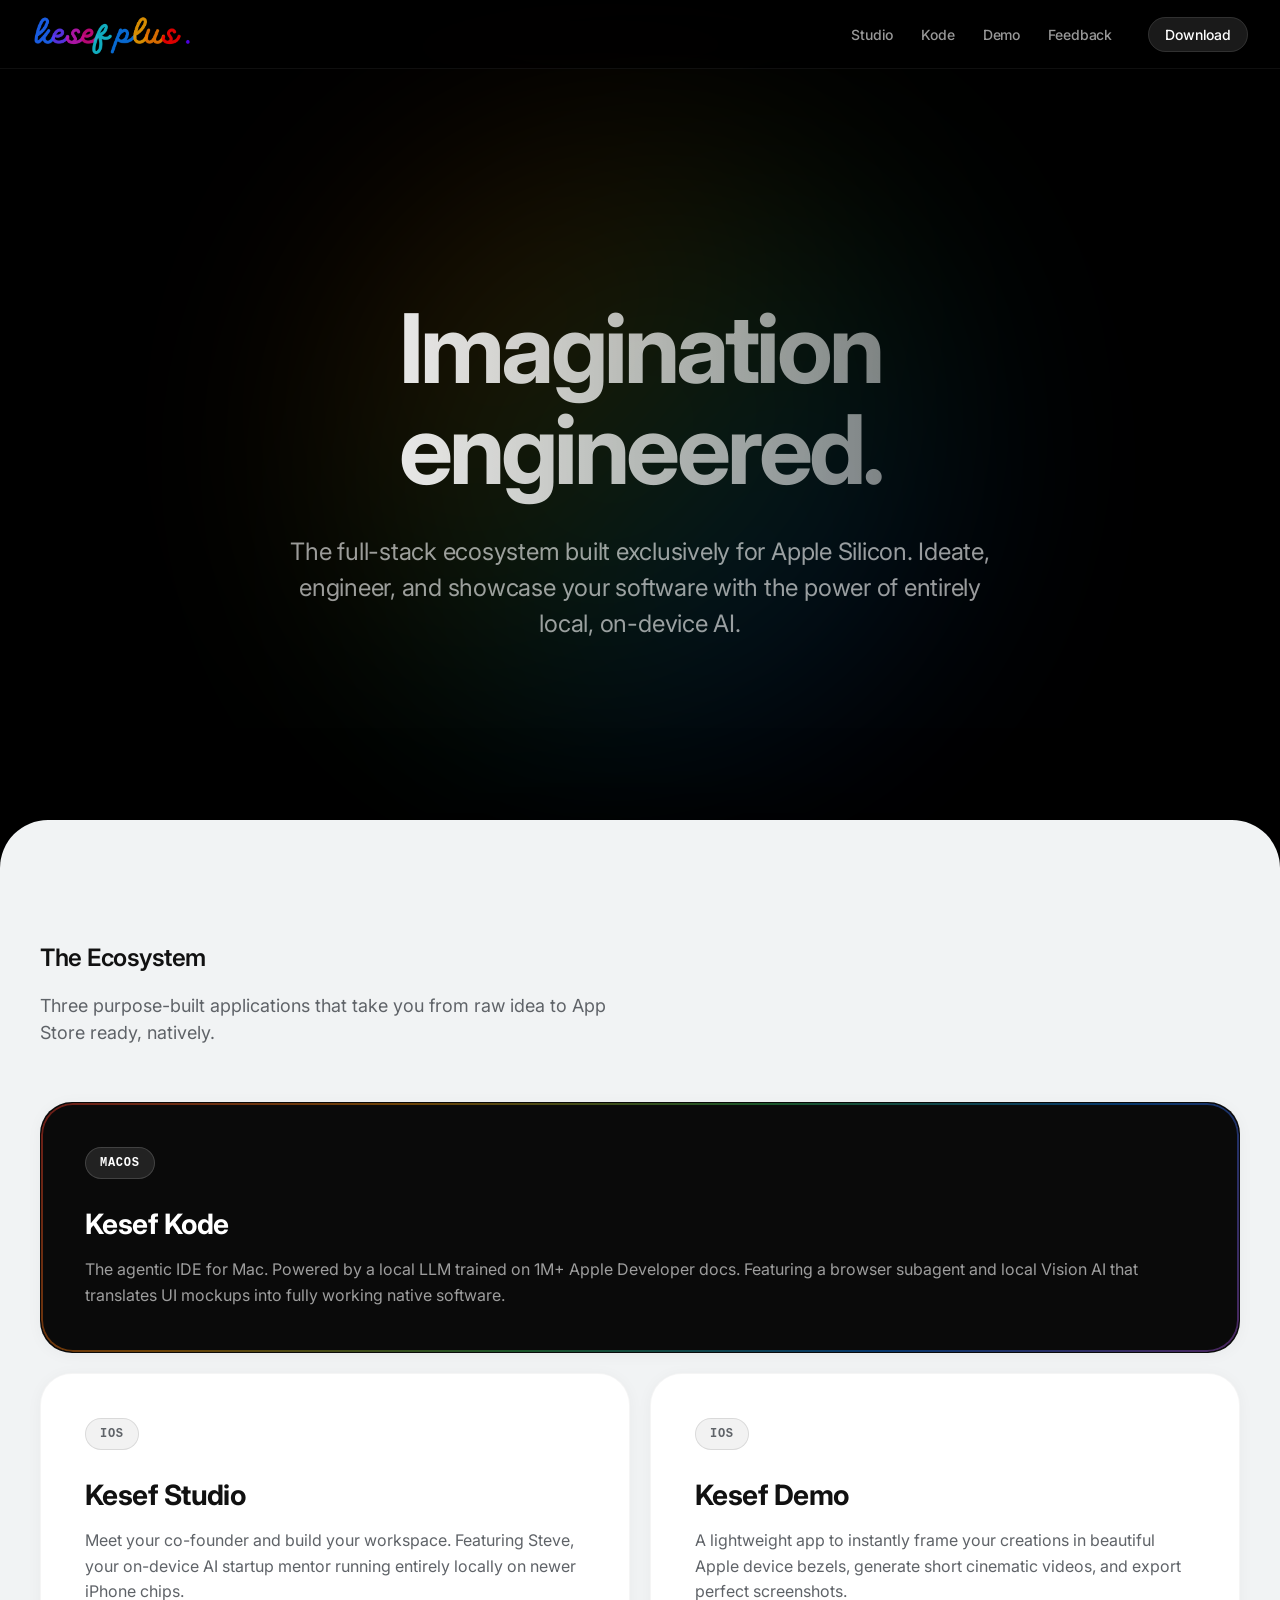
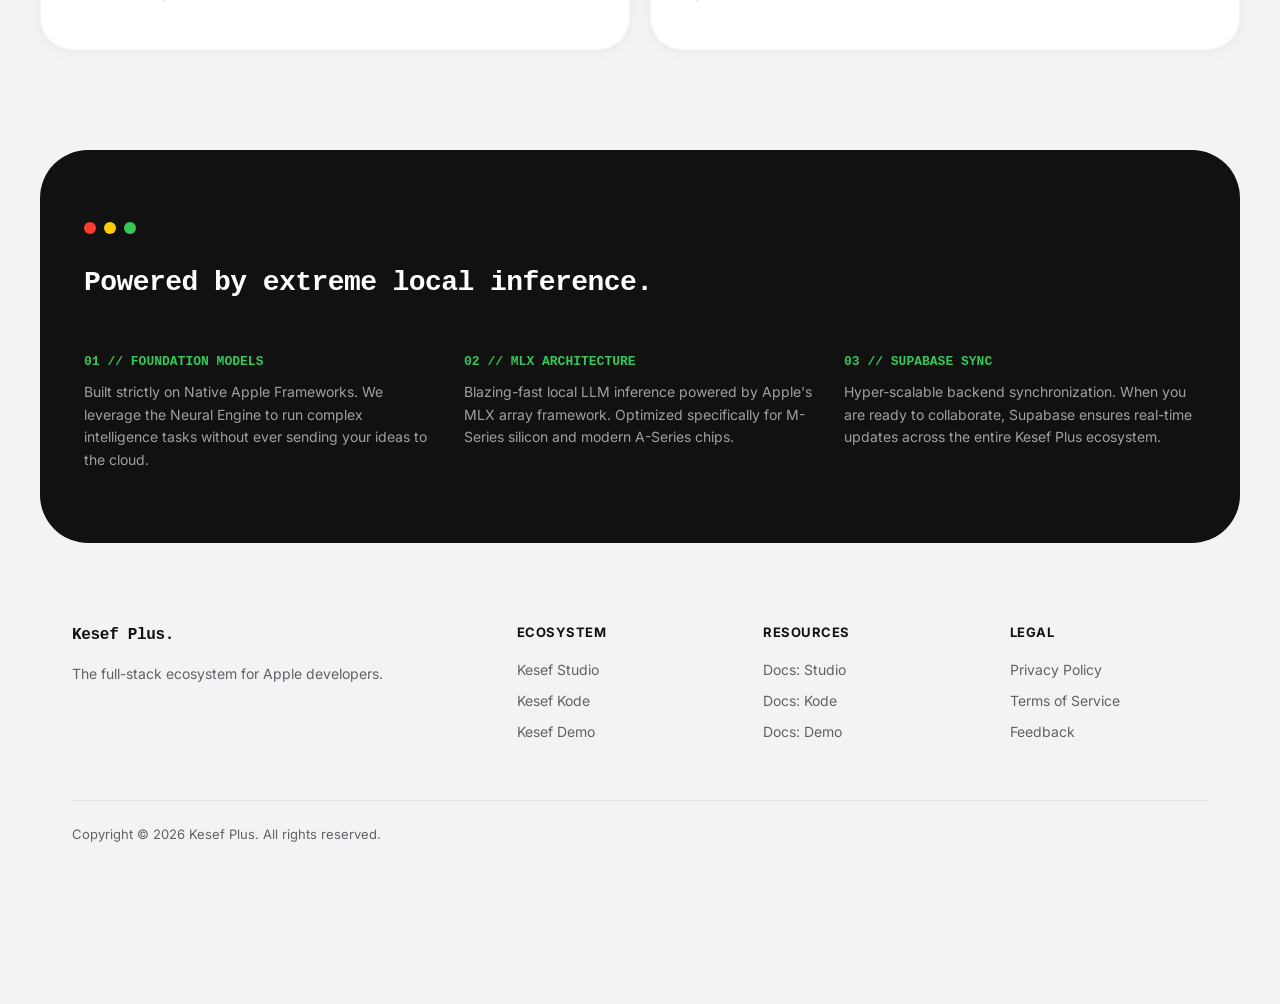
==== index.html @ d9fb3b8f "Production release: Antigravity design system, mobile responsive, secure" ====
<!DOCTYPE html>
<html lang="en">
<head>
  <meta charset="UTF-8" />
  <meta name="viewport" content="width=device-width, initial-scale=1.0" />
  <title>Kesef Plus — Imagination Engineered</title>
  <meta name="description" content="Kesef Plus: The full-stack ecosystem built exclusively for Apple Silicon. Ideate, engineer, and showcase your software with the power of entirely local, on-device AI." />

  <!-- Fonts -->
  <link rel="preconnect" href="https://fonts.googleapis.com" />
  <link rel="preconnect" href="https://fonts.gstatic.com" crossorigin />
  <link href="https://fonts.googleapis.com/css2?family=Inter:wght@400;500;600;700&display=swap" rel="stylesheet" />
  
  <!-- Antigravity Theme Styles -->
  <link rel="stylesheet" href="antigravity.css" />
</head>

<body>
  
  <!-- INTERACTIVE GLOW ORB -->
  <div id="glow-container">
    <div id="glow-orb"></div>
  </div>

  <!-- ─── GLOBAL NAV ──────────────────────────────────── -->
  <nav class="ag-nav">
    <a href="index.html" class="ag-nav-logo" style="display:flex; align-items:center;">
      <img src="assets/logo-kesef-plus.png" alt="Kesef Plus" class="ag-logo-img" />
    </a>
    <ul class="ag-nav-links">
      <li><a href="studio.html">Studio</a></li>
      <li><a href="kode.html">Kode</a></li>
      <li><a href="demo.html">Demo</a></li>
      <li><a href="feedback.html">Feedback</a></li>
      <li><a href="download.html" class="ag-nav-pill">Download</a></li>
    </ul>
  </nav>

  <main>
    <!-- ─── HERO SECTION (PURE BLACK) ─────────────────────────── -->
    <section class="ag-hero">
      <div class="ag-hero-content">
        <h1 class="ag-headline ag-shimmer-text">
          Imagination<br />engineered.
        </h1>
        
        <h2 class="ag-subheadline" style="margin-inline: auto;">
          The full-stack ecosystem built exclusively for Apple Silicon. Ideate, engineer, and showcase your software with the power of entirely local, on-device AI.
        </h2>
      </div>
    </section>

    <!-- ─── STICKY LAYER (LIGHT GREY) ─────────────────────────── -->
    <div class="ag-section-wrapper">
      <div class="ag-layer">
        
        <div class="ag-container reveal">
          <h3 style="font-size: 24px; font-weight: 600; margin-bottom: 16px; letter-spacing: -0.02em; color: var(--ag-text-dark-primary);">The Ecosystem</h3>
          <p style="font-size: 18px; color: var(--ag-text-dark-secondary); max-width: 600px;">Three purpose-built applications that take you from raw idea to App Store ready, natively.</p>
          
          <!-- BENTO GRID -->
          <div class="ag-bento-grid">
            
            <!-- KESEF KODE (Featured Card) -->
            <a href="kode.html" style="text-decoration: none;" class="ag-bento-card ag-bento-featured reveal">
              <div class="ag-badge ag-badge-dark" style="color: #fff; background: rgba(255,255,255,0.1); border-color: rgba(255,255,255,0.15); width: fit-content; margin-bottom: 24px;">macOS</div>
              <h3 class="ag-card-title">Kesef Kode</h3>
              <p class="ag-card-desc">The agentic IDE for Mac. Powered by a local LLM trained on 1M+ Apple Developer docs. Featuring a browser subagent and local Vision AI that translates UI mockups into fully working native software.</p>
            </a>

            <!-- KESEF STUDIO -->
            <a href="studio.html" style="text-decoration: none; color: inherit;" class="ag-bento-card ag-bento-half reveal">
              <div class="ag-badge ag-badge-dark" style="width: fit-content; margin-bottom: 24px;">iOS</div>
              <h3 class="ag-card-title">Kesef Studio</h3>
              <p class="ag-card-desc">Meet your co-founder and build your workspace. Featuring Steve, your on-device AI startup mentor running entirely locally on newer iPhone chips.</p>
            </a>

            <!-- KESEF DEMO -->
            <a href="demo.html" style="text-decoration: none; color: inherit;" class="ag-bento-card ag-bento-half reveal">
              <div class="ag-badge ag-badge-dark" style="width: fit-content; margin-bottom: 24px;">iOS</div>
              <h3 class="ag-card-title">Kesef Demo</h3>
              <p class="ag-card-desc">A lightweight app to instantly frame your creations in beautiful Apple device bezels, generate short cinematic videos, and export perfect screenshots.</p>
            </a>

          </div>

          <!-- TECH FOUNDATION -->
          <div class="ag-tech-section reveal">
            <div class="ag-terminal-header">
              <div class="ag-dot red"></div>
              <div class="ag-dot yellow"></div>
              <div class="ag-dot green"></div>
            </div>
            
            <h3 style="font-size: 28px; font-weight: 600; margin-bottom: 48px; letter-spacing: -0.02em;">Powered by extreme local inference.</h3>
            
            <div class="ag-tech-grid">
              <div class="ag-tech-item">
                <h4>01 // FOUNDATION MODELS</h4>
                <p>Built strictly on Native Apple Frameworks. We leverage the Neural Engine to run complex intelligence tasks without ever sending your ideas to the cloud.</p>
              </div>
              <div class="ag-tech-item">
                <h4>02 // MLX ARCHITECTURE</h4>
                <p>Blazing-fast local LLM inference powered by Apple's MLX array framework. Optimized specifically for M-Series silicon and modern A-Series chips.</p>
              </div>
              <div class="ag-tech-item">
                <h4>03 // SUPABASE SYNC</h4>
                <p>Hyper-scalable backend synchronization. When you are ready to collaborate, Supabase ensures real-time updates across the entire Kesef Plus ecosystem.</p>
              </div>
            </div>
          </div>
          
        </div>
        
        <footer class="ag-footer">
            <div class="ag-footer-grid">
              <div class="ag-footer-col ag-footer-brand">
                <h5 style="text-transform:none; letter-spacing:-0.02em; font-size:16px; font-family:var(--font-mono);">Kesef Plus.</h5>
                <p>The full-stack ecosystem for Apple developers.</p>
              </div>
              <div class="ag-footer-col"><h5>Ecosystem</h5><a href="studio.html">Kesef Studio</a><a href="kode.html">Kesef Kode</a><a href="demo.html">Kesef Demo</a></div>
              <div class="ag-footer-col"><h5>Resources</h5><a href="docs-studio.html">Docs: Studio</a><a href="docs-kode.html">Docs: Kode</a><a href="docs-demo.html">Docs: Demo</a></div>
              <div class="ag-footer-col"><h5>Legal</h5><a href="privacy-policy.html">Privacy Policy</a><a href="terms-of-service.html">Terms of Service</a><a href="feedback.html">Feedback</a></div>
            </div>
            <div class="ag-footer-bottom">Copyright © 2026 Kesef Plus. All rights reserved.</div>
          </footer>

      </div>
    </div>
  </main>

  <script src="antigravity-app.js" defer></script>
</body>
</html>
---- antigravity.css ----
/* ============================================================
   KESEF PLUS — ANTIGRAVITY THEME (FULL SYSTEM)
   ============================================================ */

:root {
  --ag-black: #000000;
  --ag-dark-1: #0a0a0a;
  --ag-dark-2: #111111;
  --ag-dark-3: #1a1a1a;
  --ag-light-bg: #f1f3f4;
  --ag-white: #ffffff;
  --ag-text-primary: #ffffff;
  --ag-text-secondary: rgba(255, 255, 255, 0.6);
  --ag-text-dark-primary: #111111;
  --ag-text-dark-secondary: #5f6368;
  --ag-spectrum: linear-gradient(135deg, #FF3B30, #FF9500, #34C759, #007AFF, #AF52DE);
  --ag-green: #34C759;
  --ag-purple: #AF52DE;
  --ag-coral: #FF6B6B;
  --ag-blue: #007AFF;
  --ag-orange: #FF9500;
  --radius-xl: 48px;
  --radius-lg: 32px;
  --radius-md: 16px;
  --radius-sm: 8px;
  --font-sans: 'Inter', system-ui, -apple-system, BlinkMacSystemFont, sans-serif;
  --font-mono: 'SF Mono', 'Roboto Mono', Menlo, monospace;
}

*, *::before, *::after { box-sizing: border-box; margin: 0; padding: 0; }

html { scroll-behavior: smooth; }

body {
  font-family: var(--font-sans);
  background-color: var(--ag-black);
  color: var(--ag-text-primary);
  line-height: 1.5;
  overflow-x: hidden;
  -webkit-font-smoothing: antialiased;
  -moz-osx-font-smoothing: grayscale;
}

/* ─── GLOW ORB ───────────────────────────────────────────── */
#glow-container { position: fixed; inset: 0; pointer-events: none; z-index: 0; overflow: hidden; }
#glow-orb {
  position: absolute; width: 600px; height: 600px; border-radius: 50%;
  background: var(--ag-spectrum); filter: blur(120px); opacity: 0.15;
  transform: translate(-50%, -50%); transition: opacity 0.5s ease; will-change: transform;
}

/* ─── GLOBAL NAV ─────────────────────────────────────────── */
.ag-nav {
  position: fixed; top: 0; left: 0; right: 0; z-index: 100;
  padding: 20px 32px; display: flex; justify-content: space-between; align-items: center;
  background: rgba(0,0,0,0.6); backdrop-filter: blur(20px) saturate(180%);
  -webkit-backdrop-filter: blur(20px) saturate(180%);
  border-bottom: 1px solid rgba(255,255,255,0.06);
}
@media (max-width: 768px) {
  .ag-nav { flex-direction: row; padding: 12px 16px; gap: 24px; }
}
.ag-nav-logo {
  color: white; text-decoration: none; font-weight: 700;
  font-family: var(--font-mono); letter-spacing: -0.02em; font-size: 16px;
  flex-shrink: 0;
}
.ag-logo-img {
  height: 28px; width: auto; transform: scale(3.2); transform-origin: left center;
  transition: transform 0.3s ease;
}
@media (max-width: 768px) {
  .ag-logo-img { transform: scale(2.0); }
}
.ag-nav-links { display: flex; gap: 28px; list-style: none; }
@media (max-width: 768px) {
  .ag-nav-links { 
    width: auto; flex: 1; overflow-x: auto; justify-content: flex-start; 
    padding-bottom: 4px; gap: 20px; 
    -ms-overflow-style: none; scrollbar-width: none; 
  }
  .ag-nav-links::-webkit-scrollbar { display: none; }
}
.ag-nav-links a {
  color: rgba(255,255,255,0.6); text-decoration: none; font-size: 14px;
  font-weight: 500; transition: color 0.2s; letter-spacing: -0.01em;
}
.ag-nav-links a:hover, .ag-nav-links a.active { color: #fff; }
.ag-nav-pill {
  background: rgba(255,255,255,0.1); border-radius: 100px;
  padding: 8px 16px; border: 1px solid rgba(255,255,255,0.1);
  color: #fff !important; margin-left: 8px; transition: background 0.2s, transform 0.2s;
}
.ag-nav-pill:hover {
  background: rgba(255,255,255,0.2); transform: scale(1.02);
}

/* ─── TYPOGRAPHY ─────────────────────────────────────────── */
.ag-headline {
  font-size: clamp(48px, 8vw, 96px); font-weight: 700;
  letter-spacing: -0.04em; line-height: 1.05; margin-bottom: 24px;
}
.ag-headline-md {
  font-size: clamp(32px, 5vw, 56px); font-weight: 700;
  letter-spacing: -0.03em; line-height: 1.1; margin-bottom: 20px;
}
.ag-subheadline {
  font-size: clamp(18px, 2.5vw, 24px); font-weight: 400;
  color: var(--ag-text-secondary); letter-spacing: -0.01em; max-width: 700px;
}
.ag-body { font-size: 17px; line-height: 1.7; color: var(--ag-text-secondary); max-width: 640px; }
.ag-label {
  font-family: var(--font-mono); font-size: 12px; font-weight: 600;
  letter-spacing: 0.08em; text-transform: uppercase; color: var(--ag-text-secondary);
  margin-bottom: 16px; display: block;
}

/* ─── SHIMMER TEXT ────────────────────────────────────────── */
.ag-shimmer-text {
  background: linear-gradient(90deg, #fff 0%, rgba(255,255,255,0.4) 50%, #fff 100%);
  background-size: 200% auto; color: transparent;
  -webkit-background-clip: text; background-clip: text;
  animation: shimmer 4s linear infinite;
  padding-bottom: 0.1em;
}

/* ─── TYPEWRITER ─────────────────────────────────────────── */
.ag-typewriter { overflow: hidden; white-space: nowrap; border-right: 2px solid rgba(255,255,255,0.6); width: 0; }
.ag-typewriter.typing { animation: typewriter 2s steps(40) forwards, blink 0.7s step-end infinite; }
.ag-typewriter.done { border-right: none; }

/* ─── HERO ───────────────────────────────────────────────── */
.ag-hero {
  position: relative; min-height: 100vh; display: flex; flex-direction: column;
  justify-content: center; align-items: center; text-align: center;
  padding: 160px 24px 120px; z-index: 10;
}
@media (max-width: 768px) {
  .ag-hero { padding: 120px 20px 80px; min-height: 80vh; }
}
.ag-hero-content {
  position: relative; z-index: 2; opacity: 0; transform: translateY(30px);
  animation: slideUpFade 1s cubic-bezier(0.16, 1, 0.3, 1) 0.2s forwards;
}

/* ─── BADGE ──────────────────────────────────────────────── */
.ag-badge {
  font-family: var(--font-mono); font-size: 12px; font-weight: 600;
  letter-spacing: 0.06em; text-transform: uppercase; padding: 6px 14px;
  border-radius: 100px; background: rgba(255,255,255,0.05);
  border: 1px solid rgba(255,255,255,0.1); display: inline-block;
  margin-bottom: 24px; color: var(--ag-text-secondary); backdrop-filter: blur(10px);
}
.ag-badge-dark {
  background: rgba(0,0,0,0.05); border-color: rgba(0,0,0,0.1);
  color: var(--ag-text-dark-secondary);
}

/* ─── SCROLLING LAYERS ───────────────────────────────────── */
.ag-section-wrapper { position: relative; z-index: 20; }
.ag-layer {
  position: relative; background: var(--ag-light-bg);
  border-radius: var(--radius-xl) var(--radius-xl) 0 0;
  padding: 120px 24px; color: var(--ag-text-dark-primary);
  box-shadow: 0 -20px 60px rgba(0,0,0,0.5); margin-top: -80px; min-height: 60vh;
}
@media (max-width: 768px) {
  .ag-layer { padding: 60px 20px; border-radius: var(--radius-lg) var(--radius-lg) 0 0; margin-top: -40px; }
}
.ag-container { max-width: 1200px; margin: 0 auto; }

/* ─── BENTO GRID ─────────────────────────────────────────── */
.ag-bento-grid { display: grid; grid-template-columns: repeat(12, 1fr); gap: 20px; margin-top: 56px; }
.ag-bento-card {
  background: var(--ag-white); border-radius: var(--radius-lg); padding: 44px;
  display: flex; flex-direction: column; position: relative; overflow: hidden;
  transition: transform 0.4s cubic-bezier(0.16,1,0.3,1), box-shadow 0.4s ease;
  box-shadow: 0 2px 16px rgba(0,0,0,0.04); border: 1px solid rgba(0,0,0,0.04);
}
.ag-bento-card:hover { transform: translateY(-6px); box-shadow: 0 16px 40px rgba(0,0,0,0.08); }
.ag-bento-featured {
  grid-column: span 12; background: var(--ag-dark-1); color: var(--ag-text-primary);
}
.ag-bento-featured::before {
  content: ''; position: absolute; inset: 0; border-radius: var(--radius-lg);
  padding: 2px; background: var(--ag-spectrum);
  -webkit-mask: linear-gradient(#fff 0 0) content-box, linear-gradient(#fff 0 0);
  -webkit-mask-composite: xor; mask-composite: exclude;
  pointer-events: none; opacity: 0.4; transition: opacity 0.4s ease;
}
.ag-bento-featured:hover::before { opacity: 1; }
.ag-bento-half { grid-column: span 6; }
.ag-bento-third { grid-column: span 4; }
@media (max-width: 900px) { .ag-bento-half, .ag-bento-third { grid-column: span 12; } }
.ag-card-title { font-size: 28px; font-weight: 700; letter-spacing: -0.02em; margin-bottom: 12px; }
.ag-card-desc { font-size: 16px; color: var(--ag-text-dark-secondary); line-height: 1.6; }
.ag-bento-featured .ag-card-desc { color: var(--ag-text-secondary); }

/* ─── IMAGE PLACEHOLDERS ─────────────────────────────────── */
.ag-placeholder {
  display: flex; align-items: center; justify-content: center;
  border: 2px dashed rgba(0,0,0,0.12); border-radius: var(--radius-md);
  background: rgba(0,0,0,0.02); min-height: 200px; margin-top: 24px;
  font-family: var(--font-mono); font-size: 13px; color: var(--ag-text-dark-secondary);
  letter-spacing: 0.02em; padding: 24px; text-align: center;
}
.ag-placeholder-dark {
  border-color: rgba(255,255,255,0.1); background: rgba(255,255,255,0.03);
  color: var(--ag-text-secondary);
}
.ag-placeholder-lg { min-height: 320px; }
.ag-placeholder-sm { min-height: 120px; }

/* ─── TECH SECTION (TERMINAL) ────────────────────────────── */
.ag-tech-section {
  background: var(--ag-dark-2); border-radius: var(--radius-xl);
  padding: 72px 44px; margin-top: 100px; color: var(--ag-text-primary);
  font-family: var(--font-mono);
}
.ag-terminal-header { display: flex; gap: 8px; margin-bottom: 28px; }
.ag-dot { width: 12px; height: 12px; border-radius: 50%; }
.ag-dot.red { background: #FF3B30; }
.ag-dot.yellow { background: #FFCC00; }
.ag-dot.green { background: #34C759; }
.ag-tech-grid { display: grid; grid-template-columns: repeat(3, 1fr); gap: 28px; }
@media (max-width: 768px) { .ag-tech-grid { grid-template-columns: 1fr; } }
.ag-tech-item h4 { font-size: 13px; color: var(--ag-green); margin-bottom: 10px; }
.ag-tech-item p { font-size: 14px; color: var(--ag-text-secondary); line-height: 1.6; font-family: var(--font-sans); }

/* ─── EARLY ACCESS FORM ──────────────────────────────────── */
.ag-early-access {
  background: var(--ag-dark-2); border-radius: var(--radius-xl);
  padding: 80px 44px; margin-top: 100px; text-align: center;
  border: 1px solid rgba(255,255,255,0.06);
}
.ag-early-access h3 { font-size: 36px; font-weight: 700; letter-spacing: -0.03em; color: #fff; margin-bottom: 12px; }
.ag-early-access p { font-size: 17px; color: var(--ag-text-secondary); margin-bottom: 36px; max-width: 500px; margin-inline: auto; }
.ag-form-row {
  display: flex; gap: 12px; max-width: 520px; margin: 0 auto;
  flex-wrap: wrap; justify-content: center;
}
.ag-input {
  flex: 1; min-width: 240px; padding: 14px 20px; border-radius: 12px;
  border: 1px solid rgba(255,255,255,0.12); background: rgba(255,255,255,0.06);
  color: #fff; font-size: 15px; font-family: var(--font-sans);
  outline: none; transition: border-color 0.2s, background 0.2s;
}
.ag-input::placeholder { color: rgba(255,255,255,0.3); }
.ag-input:focus { border-color: rgba(255,255,255,0.3); background: rgba(255,255,255,0.1); }
.ag-btn {
  padding: 14px 32px; border-radius: 12px; border: none;
  background: #fff; color: #000; font-size: 15px; font-weight: 600;
  font-family: var(--font-sans); cursor: pointer; transition: all 0.2s;
  letter-spacing: -0.01em; white-space: nowrap;
}
.ag-btn:hover { background: #e8e8e8; transform: translateY(-1px); }
.ag-btn:active { transform: translateY(0); }
.ag-btn-outline {
  background: transparent; color: #fff;
  border: 1px solid rgba(255,255,255,0.2);
}
.ag-btn-outline:hover { background: rgba(255,255,255,0.08); border-color: rgba(255,255,255,0.4); }
.ag-form-success {
  display: none; color: var(--ag-green); font-weight: 600;
  font-size: 15px; margin-top: 16px;
}
.ag-form-success.visible { display: block; animation: slideUpFade 0.5s ease forwards; }
.ag-form-error { display: none; color: var(--ag-coral); font-size: 14px; margin-top: 12px; }
.ag-form-error.visible { display: block; }

/* ─── RESOURCE CARDS (Docs / Feedback links) ─────────────── */
.ag-resource-grid { display: grid; grid-template-columns: repeat(auto-fit, minmax(280px, 1fr)); gap: 20px; margin-top: 56px; }
.ag-resource-card {
  background: var(--ag-white); border-radius: var(--radius-lg); padding: 36px;
  text-decoration: none; color: inherit; border: 1px solid rgba(0,0,0,0.04);
  transition: transform 0.3s ease, box-shadow 0.3s ease;
}
.ag-resource-card:hover { transform: translateY(-4px); box-shadow: 0 12px 32px rgba(0,0,0,0.06); }
.ag-resource-card h4 { font-size: 20px; font-weight: 700; letter-spacing: -0.02em; margin-bottom: 8px; color: var(--ag-text-dark-primary); }
.ag-resource-card p { font-size: 15px; color: var(--ag-text-dark-secondary); line-height: 1.5; }
.ag-resource-icon {
  width: 44px; height: 44px; border-radius: 12px; display: flex;
  align-items: center; justify-content: center; margin-bottom: 16px; font-size: 20px;
}

/* ─── CODE SPLIT (Kode page) ─────────────────────────────── */
.ag-code-split {
  display: grid; grid-template-columns: 1fr 1fr; gap: 2px;
  background: rgba(255,255,255,0.06); border-radius: var(--radius-lg);
  overflow: hidden; margin-top: 60px;
}
@media (max-width: 768px) { .ag-code-split { grid-template-columns: 1fr; } }
.ag-code-panel {
  background: var(--ag-dark-2); padding: 32px;
  font-family: var(--font-mono); font-size: 13px; line-height: 1.8;
  color: var(--ag-text-secondary);
}
.ag-code-panel-header {
  font-size: 11px; font-weight: 600; letter-spacing: 0.06em;
  text-transform: uppercase; color: rgba(255,255,255,0.3);
  margin-bottom: 20px; padding-bottom: 12px;
  border-bottom: 1px solid rgba(255,255,255,0.06);
}
.ag-code-panel .kw { color: #FF79C6; }
.ag-code-panel .ty { color: #8BE9FD; }
.ag-code-panel .st { color: #F1FA8C; }
.ag-code-panel .cm { color: rgba(255,255,255,0.3); }

/* ─── STEPS (Workflow) ───────────────────────────────────── */
.ag-steps { display: grid; grid-template-columns: repeat(3, 1fr); gap: 32px; margin-top: 56px; }
@media (max-width: 768px) { .ag-steps { grid-template-columns: 1fr; } }
.ag-step { text-align: center; }
.ag-step-num {
  font-family: var(--font-mono); font-size: 48px; font-weight: 700;
  color: rgba(0,0,0,0.06); margin-bottom: 16px; line-height: 1;
}
.ag-step h4 { font-size: 20px; font-weight: 700; letter-spacing: -0.02em; margin-bottom: 8px; }
.ag-step p { font-size: 15px; color: var(--ag-text-dark-secondary); line-height: 1.5; }

/* ─── FOOTER ─────────────────────────────────────────────── */
.ag-footer {
  padding: 80px 32px 40px; color: var(--ag-text-dark-secondary); font-size: 14px;
  max-width: 1200px; margin: 0 auto;
}
.ag-footer-grid { display: grid; grid-template-columns: 2fr repeat(3, 1fr); gap: 48px; margin-bottom: 48px; }
@media (max-width: 768px) { 
  .ag-footer-grid { grid-template-columns: 1fr; gap: 32px; } 
  .ag-footer { padding: 60px 20px 30px; } 
}
.ag-footer-col h5 {
  font-size: 13px; font-weight: 700; letter-spacing: 0.04em;
  text-transform: uppercase; color: var(--ag-text-dark-primary); margin-bottom: 16px;
}
.ag-footer-col a {
  display: block; color: var(--ag-text-dark-secondary); text-decoration: none;
  font-size: 14px; margin-bottom: 10px; transition: color 0.2s;
}
.ag-footer-col a:hover { color: var(--ag-text-dark-primary); }
.ag-footer-brand p { font-size: 14px; color: var(--ag-text-dark-secondary); margin-top: 8px; line-height: 1.5; }
.ag-footer-bottom {
  border-top: 1px solid rgba(0,0,0,0.06); padding-top: 24px;
  font-size: 13px; color: var(--ag-text-dark-secondary);
}

/* ─── LEGAL PAGES ────────────────────────────────────────── */
.ag-legal-content { max-width: 760px; margin: 0 auto; padding: 80px 24px; }
.ag-legal-content h1 {
  font-size: clamp(32px, 5vw, 48px); font-weight: 700; letter-spacing: -0.03em;
  margin-bottom: 8px;
}
.ag-legal-date { font-size: 14px; color: var(--ag-text-secondary); margin-bottom: 48px; }
.ag-legal-content h2 { font-size: 22px; font-weight: 700; margin: 48px 0 16px; }
.ag-legal-content h3 { font-size: 17px; font-weight: 600; margin: 28px 0 10px; }
.ag-legal-content p { font-size: 15px; color: var(--ag-text-secondary); margin-bottom: 16px; line-height: 1.7; }
.ag-legal-content ul, .ag-legal-content ol { margin: 12px 0 20px 20px; font-size: 15px; color: var(--ag-text-secondary); }
.ag-legal-content li { margin-bottom: 8px; }
.ag-legal-content a { color: var(--ag-blue); text-decoration: none; }
.ag-legal-content a:hover { text-decoration: underline; }
.ag-legal-content table { width: 100%; border-collapse: collapse; margin: 16px 0 24px; font-size: 14px; }
.ag-legal-content table th, .ag-legal-content table td {
  border: 1px solid rgba(255,255,255,0.08); padding: 12px 16px; text-align: left;
}
.ag-legal-content table th { background: rgba(255,255,255,0.04); font-weight: 600; color: #fff; }
.ag-legal-content table td { color: var(--ag-text-secondary); }
.ag-legal-footer {
  text-align: center; padding: 24px; border-top: 1px solid rgba(255,255,255,0.06);
  font-size: 12px; color: var(--ag-text-secondary);
}
.ag-legal-footer a { color: var(--ag-blue); text-decoration: none; }

/* ─── FEEDBACK PAGE ──────────────────────────────────────── */
.ag-feedback-form { max-width: 600px; margin: 0 auto; }
.ag-field { margin-bottom: 20px; }
.ag-field label {
  display: block; font-size: 14px; font-weight: 600; color: var(--ag-text-secondary);
  margin-bottom: 8px; letter-spacing: -0.01em;
}
.ag-select, .ag-textarea {
  width: 100%; padding: 14px 16px; border-radius: 12px;
  border: 1px solid rgba(255,255,255,0.12); background: rgba(255,255,255,0.06);
  color: #fff; font-size: 15px; font-family: var(--font-sans); outline: none;
  transition: border-color 0.2s;
}
.ag-select:focus, .ag-textarea:focus { border-color: rgba(255,255,255,0.3); }
.ag-textarea { min-height: 140px; resize: vertical; }
.ag-select { appearance: none; cursor: pointer; }

/* ─── DOCS PAGE ──────────────────────────────────────────── */
.ag-docs-nav {
  display: flex; gap: 8px; flex-wrap: wrap; margin-bottom: 48px;
  padding-bottom: 24px; border-bottom: 1px solid rgba(255,255,255,0.06);
}
.ag-docs-nav a {
  padding: 8px 16px; border-radius: 8px; font-size: 14px; font-weight: 500;
  color: var(--ag-text-secondary); text-decoration: none;
  border: 1px solid rgba(255,255,255,0.08); transition: all 0.2s;
}
.ag-docs-nav a:hover, .ag-docs-nav a.active { color: #fff; border-color: rgba(255,255,255,0.2); background: rgba(255,255,255,0.06); }
.ag-docs-section { margin-bottom: 64px; }
.ag-docs-section h2 { font-size: 28px; font-weight: 700; letter-spacing: -0.02em; margin-bottom: 16px; }
.ag-docs-section h3 { font-size: 18px; font-weight: 600; margin: 24px 0 8px; color: var(--ag-text-primary); }
.ag-docs-section p { font-size: 15px; color: var(--ag-text-secondary); line-height: 1.7; margin-bottom: 12px; }
.ag-docs-section code {
  font-family: var(--font-mono); font-size: 13px; background: rgba(255,255,255,0.06);
  padding: 2px 8px; border-radius: 4px;
}

/* ─── ANIMATIONS ─────────────────────────────────────────── */
@keyframes slideUpFade {
  0% { opacity: 0; transform: translateY(40px); }
  100% { opacity: 1; transform: translateY(0); }
}
@keyframes shimmer { to { background-position: 200% center; } }
@keyframes typewriter { from { width: 0; } to { width: 100%; } }
@keyframes blink { 50% { border-color: transparent; } }

.reveal { opacity: 0; transform: translateY(24px); transition: opacity 0.7s cubic-bezier(0.16,1,0.3,1), transform 0.7s cubic-bezier(0.16,1,0.3,1); }
.reveal.active { opacity: 1; transform: translateY(0); }
.stagger-1 { transition-delay: 0.1s; }
.stagger-2 { transition-delay: 0.2s; }
.stagger-3 { transition-delay: 0.3s; }
.stagger-4 { transition-delay: 0.4s; }

/* ─── UTILITIES ──────────────────────────────────────────── */
.text-center { text-align: center; }
.mx-auto { margin-inline: auto; }
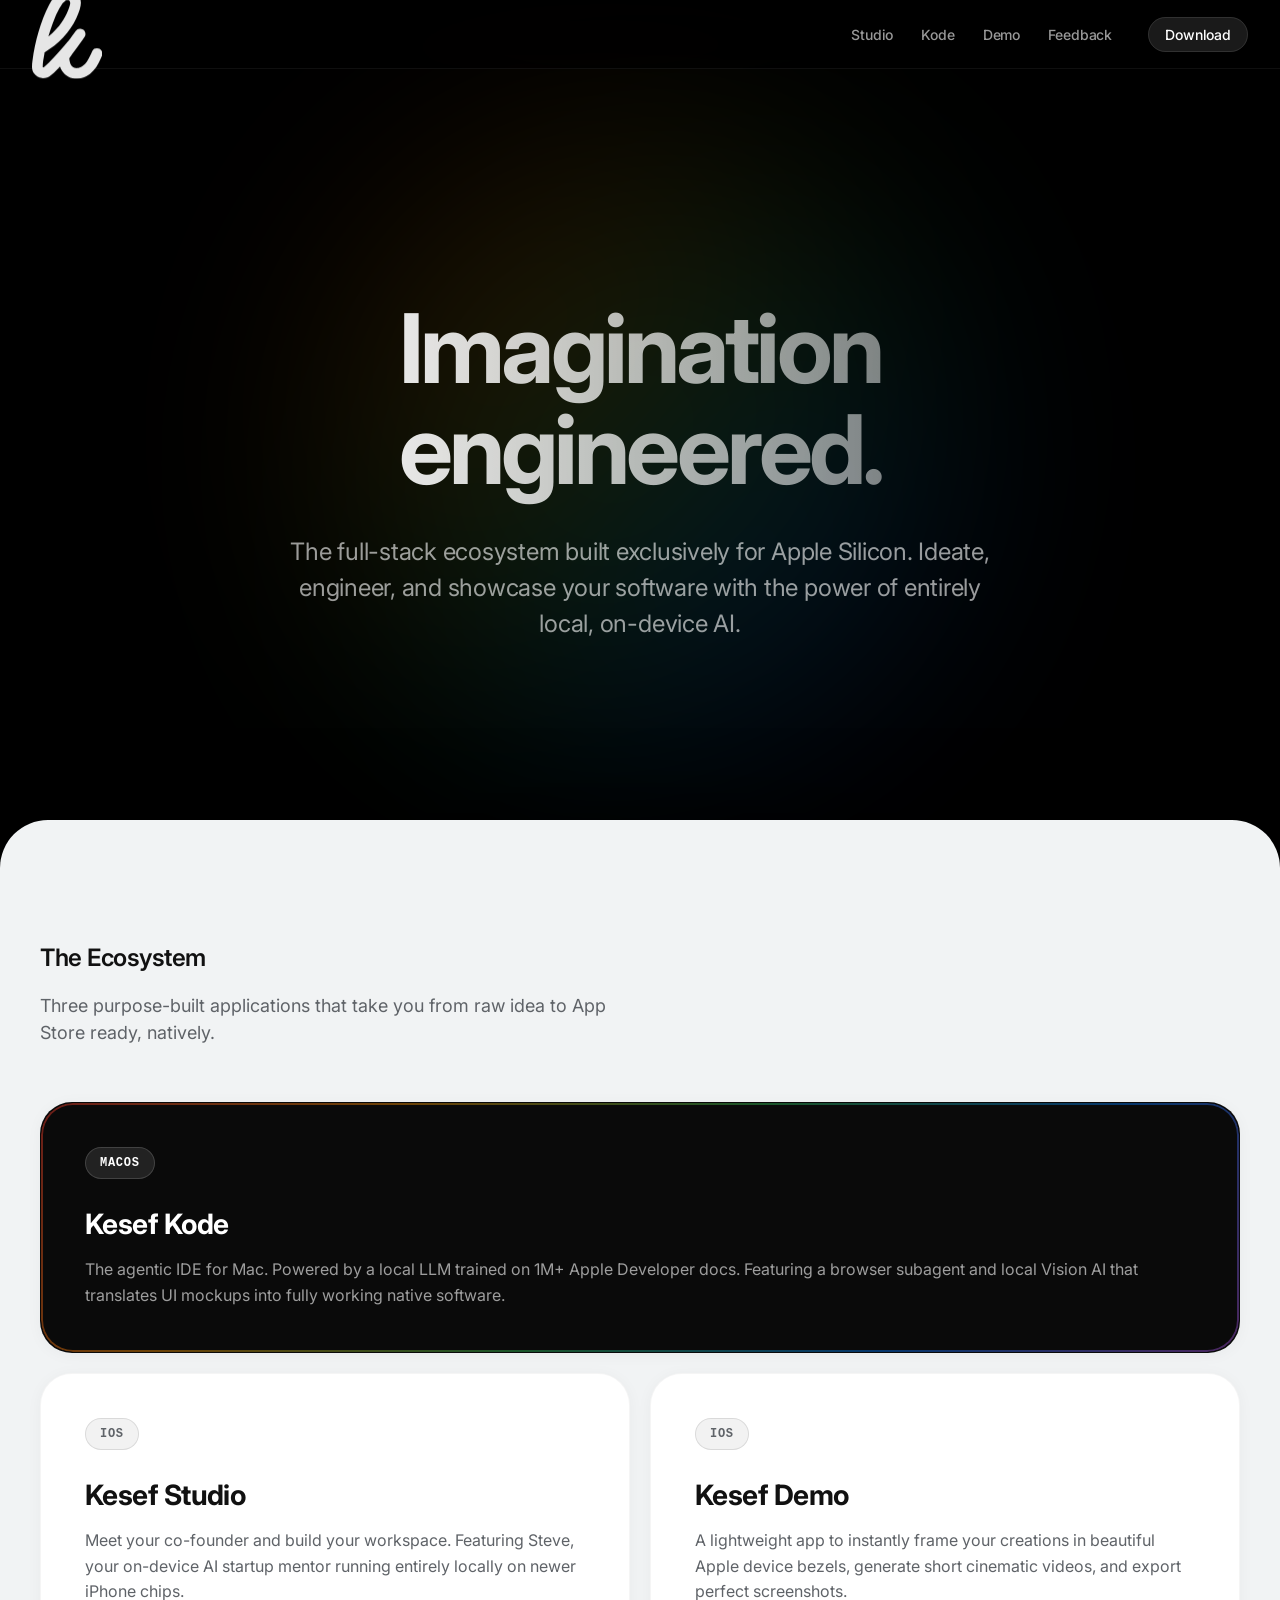
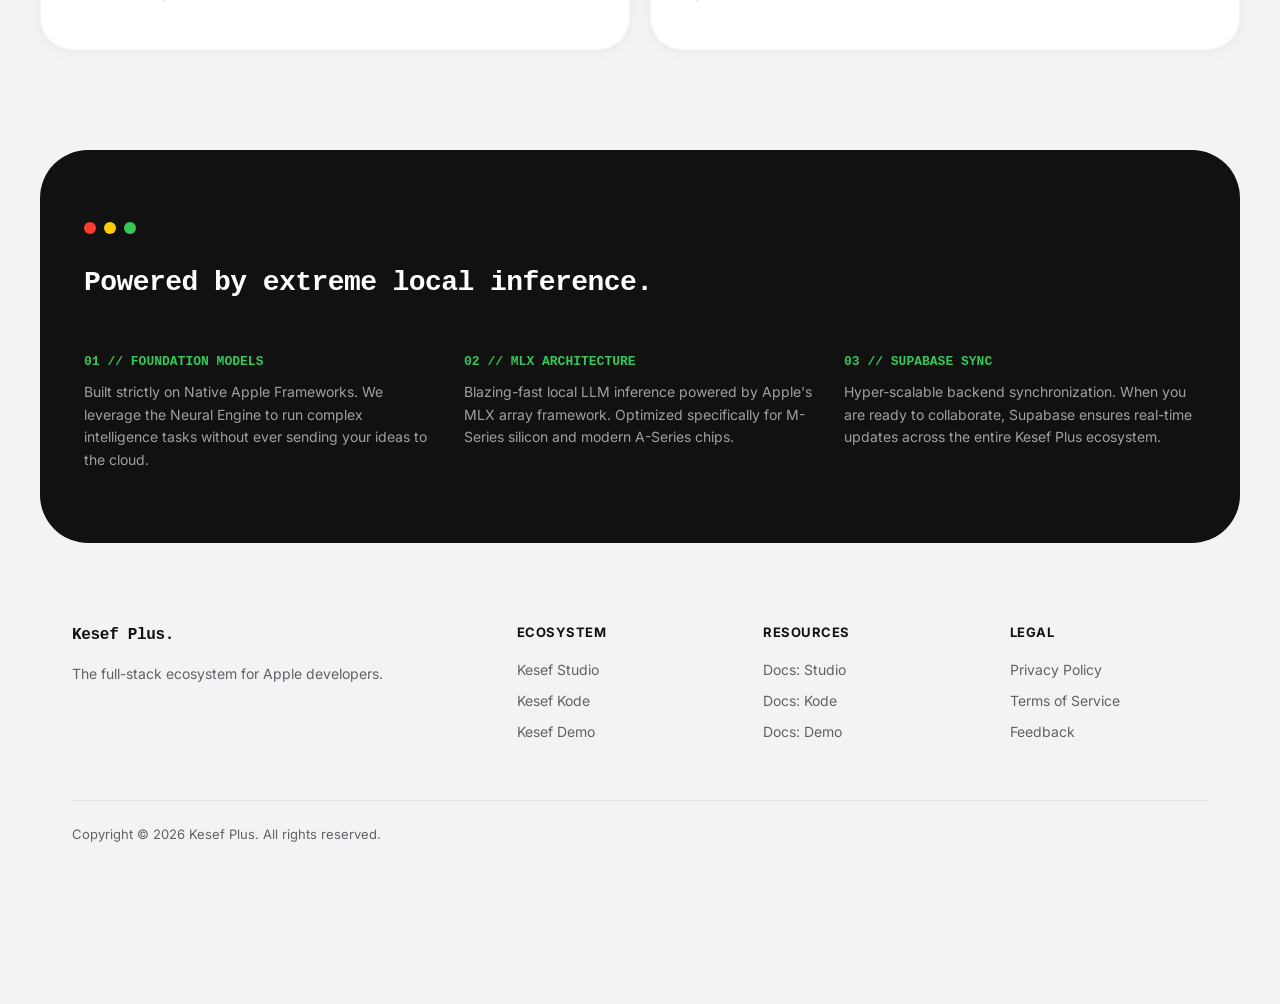
==== commit e4e45625: "chore: replace logo with k.svg across all pages" ====
--- a/index.html
+++ b/index.html
@@ -25,7 +25,7 @@
   <!-- ─── GLOBAL NAV ──────────────────────────────────── -->
   <nav class="ag-nav">
     <a href="index.html" class="ag-nav-logo" style="display:flex; align-items:center;">
-      <img src="assets/logo-kesef-plus.png" alt="Kesef Plus" class="ag-logo-img" />
+      <img src="assets/k.svg" alt="Kesef Plus" class="ag-logo-img" />
     </a>
     <ul class="ag-nav-links">
       <li><a href="studio.html">Studio</a></li>
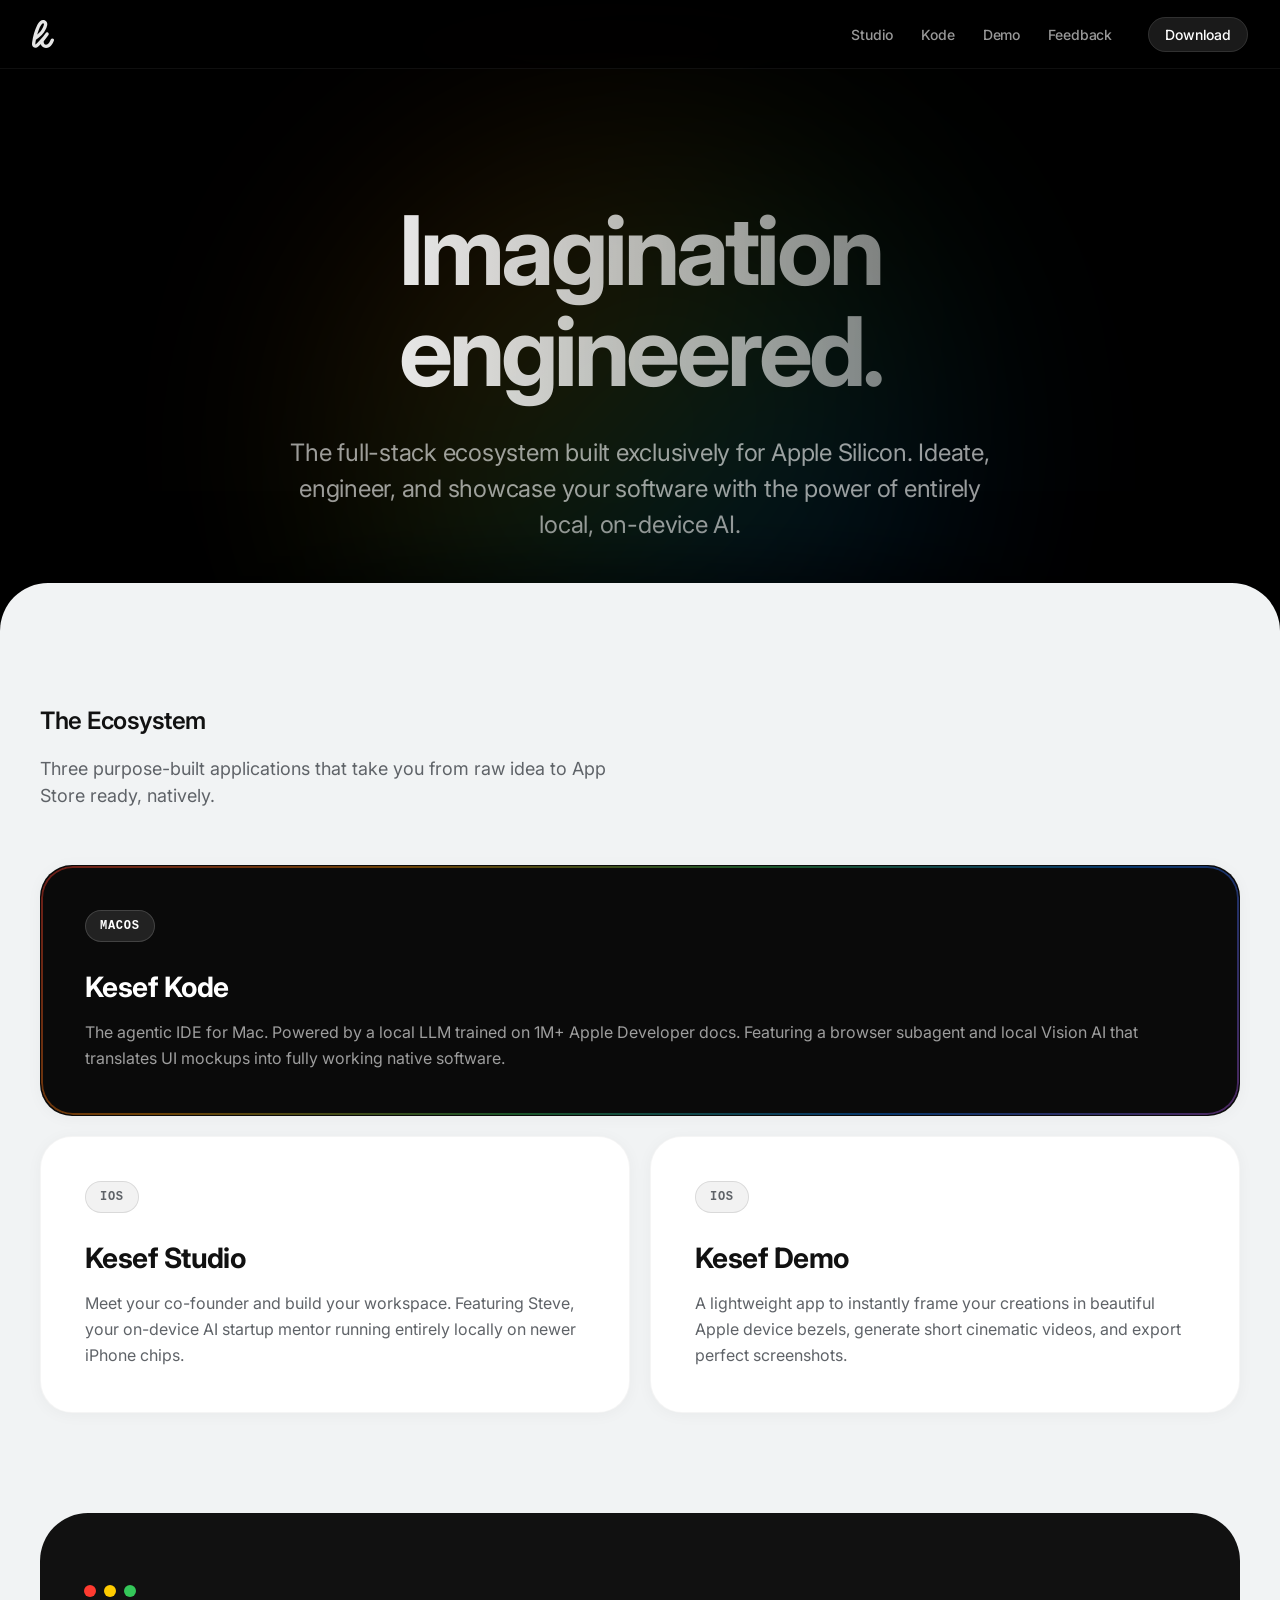
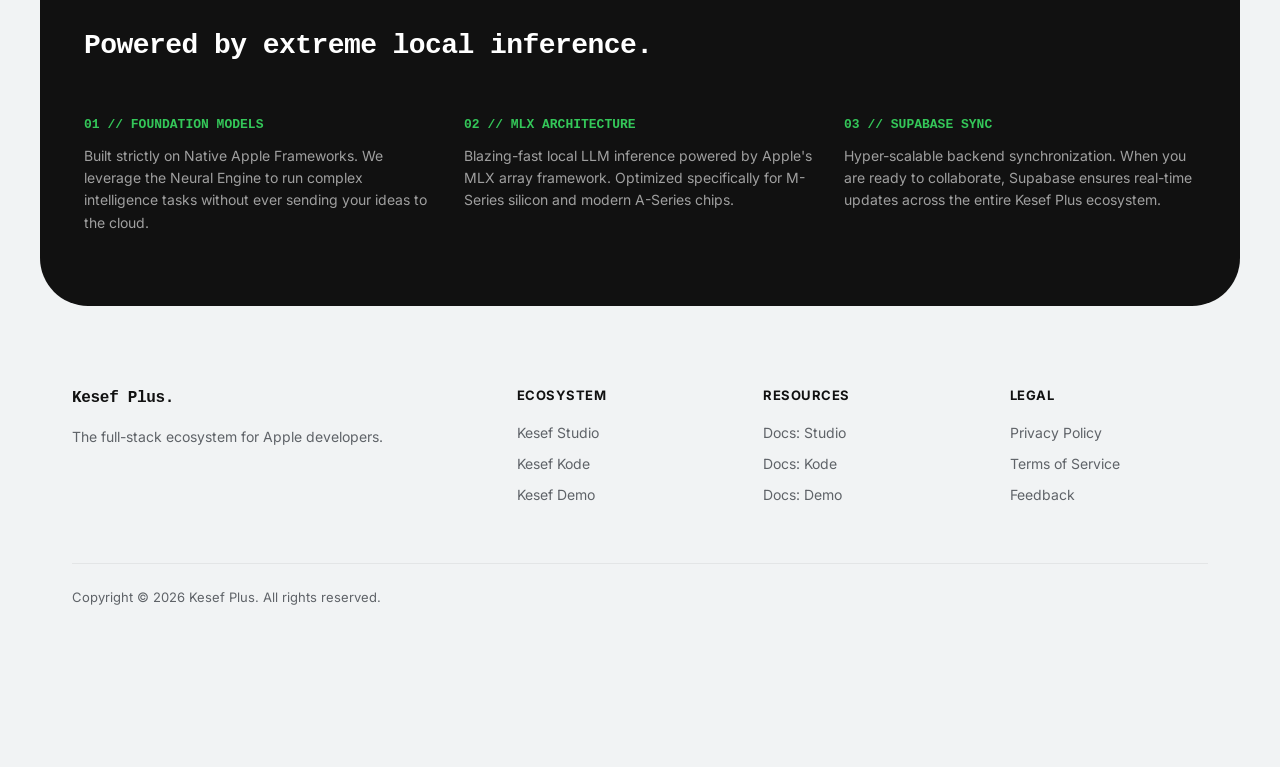
==== commit ec71f9ba: "fix: align hero spacing on index page to match other pages" ====
--- a/index.html
+++ b/index.html
@@ -38,7 +38,7 @@
 
   <main>
     <!-- ─── HERO SECTION (PURE BLACK) ─────────────────────────── -->
-    <section class="ag-hero">
+    <section class="ag-hero" style="min-height: auto; padding-top: 200px; padding-bottom: 120px; justify-content: flex-start;">
       <div class="ag-hero-content">
         <h1 class="ag-headline ag-shimmer-text">
           Imagination<br />engineered.
--- a/antigravity.css
+++ b/antigravity.css
@@ -66,11 +66,8 @@
   flex-shrink: 0;
 }
 .ag-logo-img {
-  height: 28px; width: auto; transform: scale(3.2); transform-origin: left center;
+  height: 28px; width: auto;
   transition: transform 0.3s ease;
-}
-@media (max-width: 768px) {
-  .ag-logo-img { transform: scale(2.0); }
 }
 .ag-nav-links { display: flex; gap: 28px; list-style: none; }
 @media (max-width: 768px) {
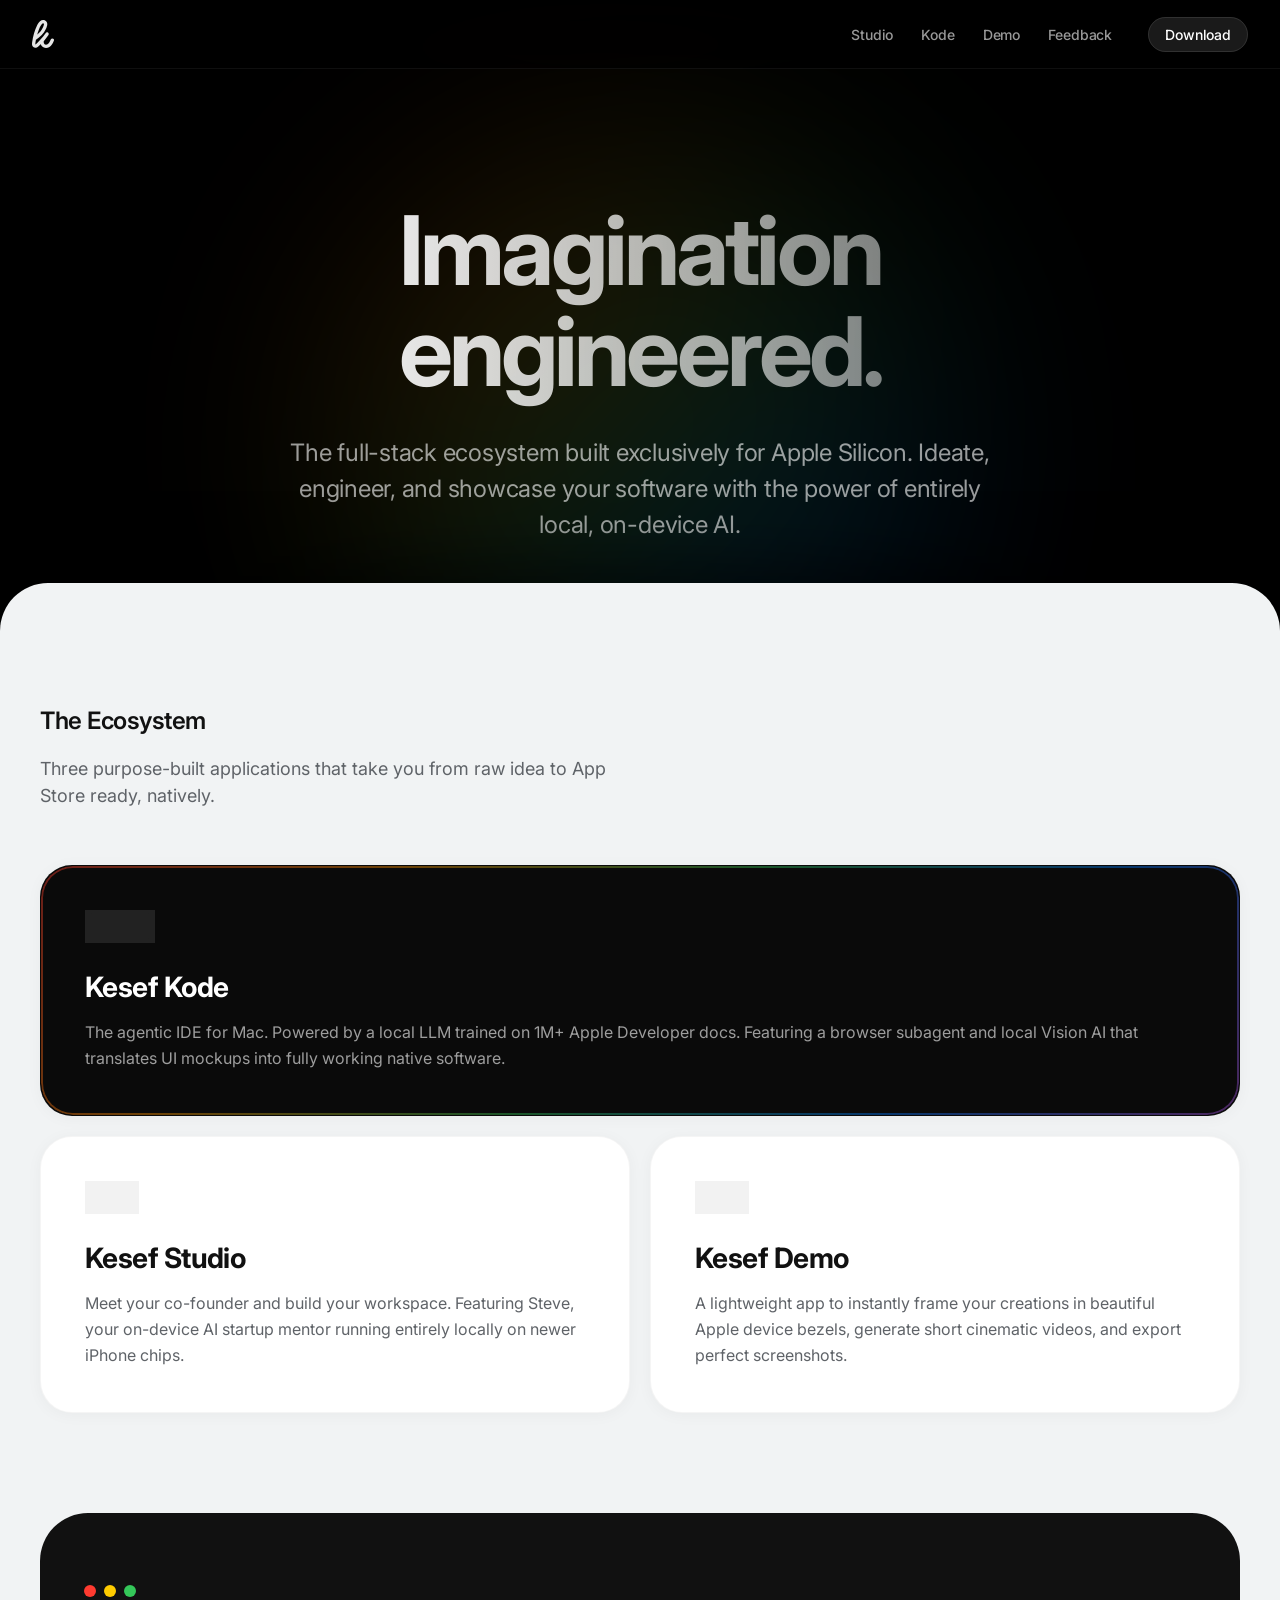
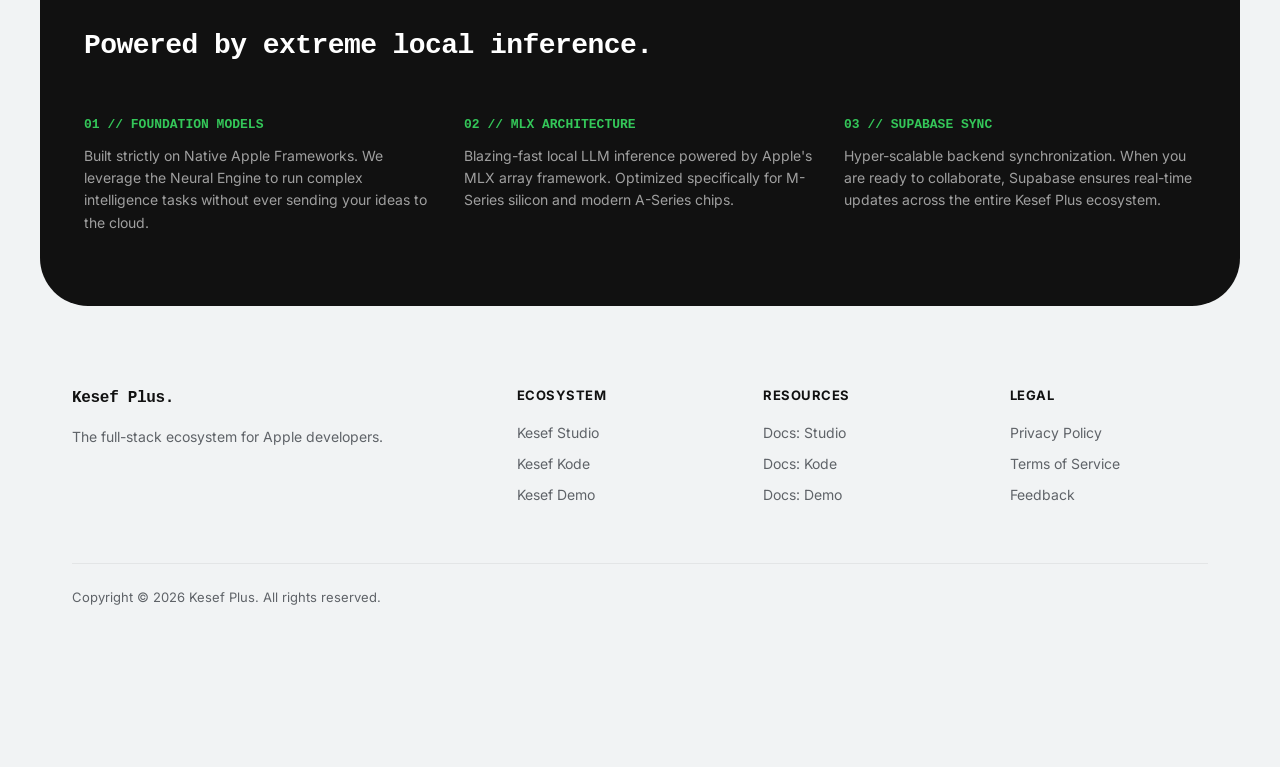
==== commit 7bf46428: "feat: implement mobile dropdown navbar across all pages" ====
--- a/index.html
+++ b/index.html
@@ -27,6 +27,7 @@
     <a href="index.html" class="ag-nav-logo" style="display:flex; align-items:center;">
       <img src="assets/k.svg" alt="Kesef Plus" class="ag-logo-img" />
     </a>
+    <button class="ag-mobile-menu-btn">☰</button>
     <ul class="ag-nav-links">
       <li><a href="studio.html">Studio</a></li>
       <li><a href="kode.html">Kode</a></li>
--- a/antigravity.css
+++ b/antigravity.css
@@ -58,7 +58,7 @@
   border-bottom: 1px solid rgba(255,255,255,0.06);
 }
 @media (max-width: 768px) {
-  .ag-nav { flex-direction: row; padding: 12px 16px; gap: 24px; }
+  .ag-nav { flex-direction: row; padding: 12px 16px; justify-content: space-between; }
 }
 .ag-nav-logo {
   color: white; text-decoration: none; font-weight: 700;
@@ -69,14 +69,26 @@
   height: 28px; width: auto;
   transition: transform 0.3s ease;
 }
+.ag-mobile-menu-btn {
+  display: none; background: transparent; border: none;
+  color: white; font-size: 24px; cursor: pointer; padding: 4px;
+}
 .ag-nav-links { display: flex; gap: 28px; list-style: none; }
 @media (max-width: 768px) {
+  .ag-mobile-menu-btn { display: block; }
   .ag-nav-links { 
-    width: auto; flex: 1; overflow-x: auto; justify-content: flex-start; 
-    padding-bottom: 4px; gap: 20px; 
-    -ms-overflow-style: none; scrollbar-width: none; 
+    position: absolute; top: 100%; left: 0; right: 0;
+    background: rgba(10, 10, 10, 0.95);
+    backdrop-filter: blur(20px) saturate(180%);
+    -webkit-backdrop-filter: blur(20px) saturate(180%);
+    flex-direction: column; padding: 24px; gap: 24px;
+    border-bottom: 1px solid rgba(255,255,255,0.06);
+    opacity: 0; transform: translateY(-10px); pointer-events: none;
+    transition: opacity 0.3s ease, transform 0.3s ease;
   }
-  .ag-nav-links::-webkit-scrollbar { display: none; }
+  .ag-nav-links.mobile-open {
+    opacity: 1; transform: translateY(0); pointer-events: auto;
+  }
 }
 .ag-nav-links a {
   color: rgba(255,255,255,0.6); text-decoration: none; font-size: 14px;
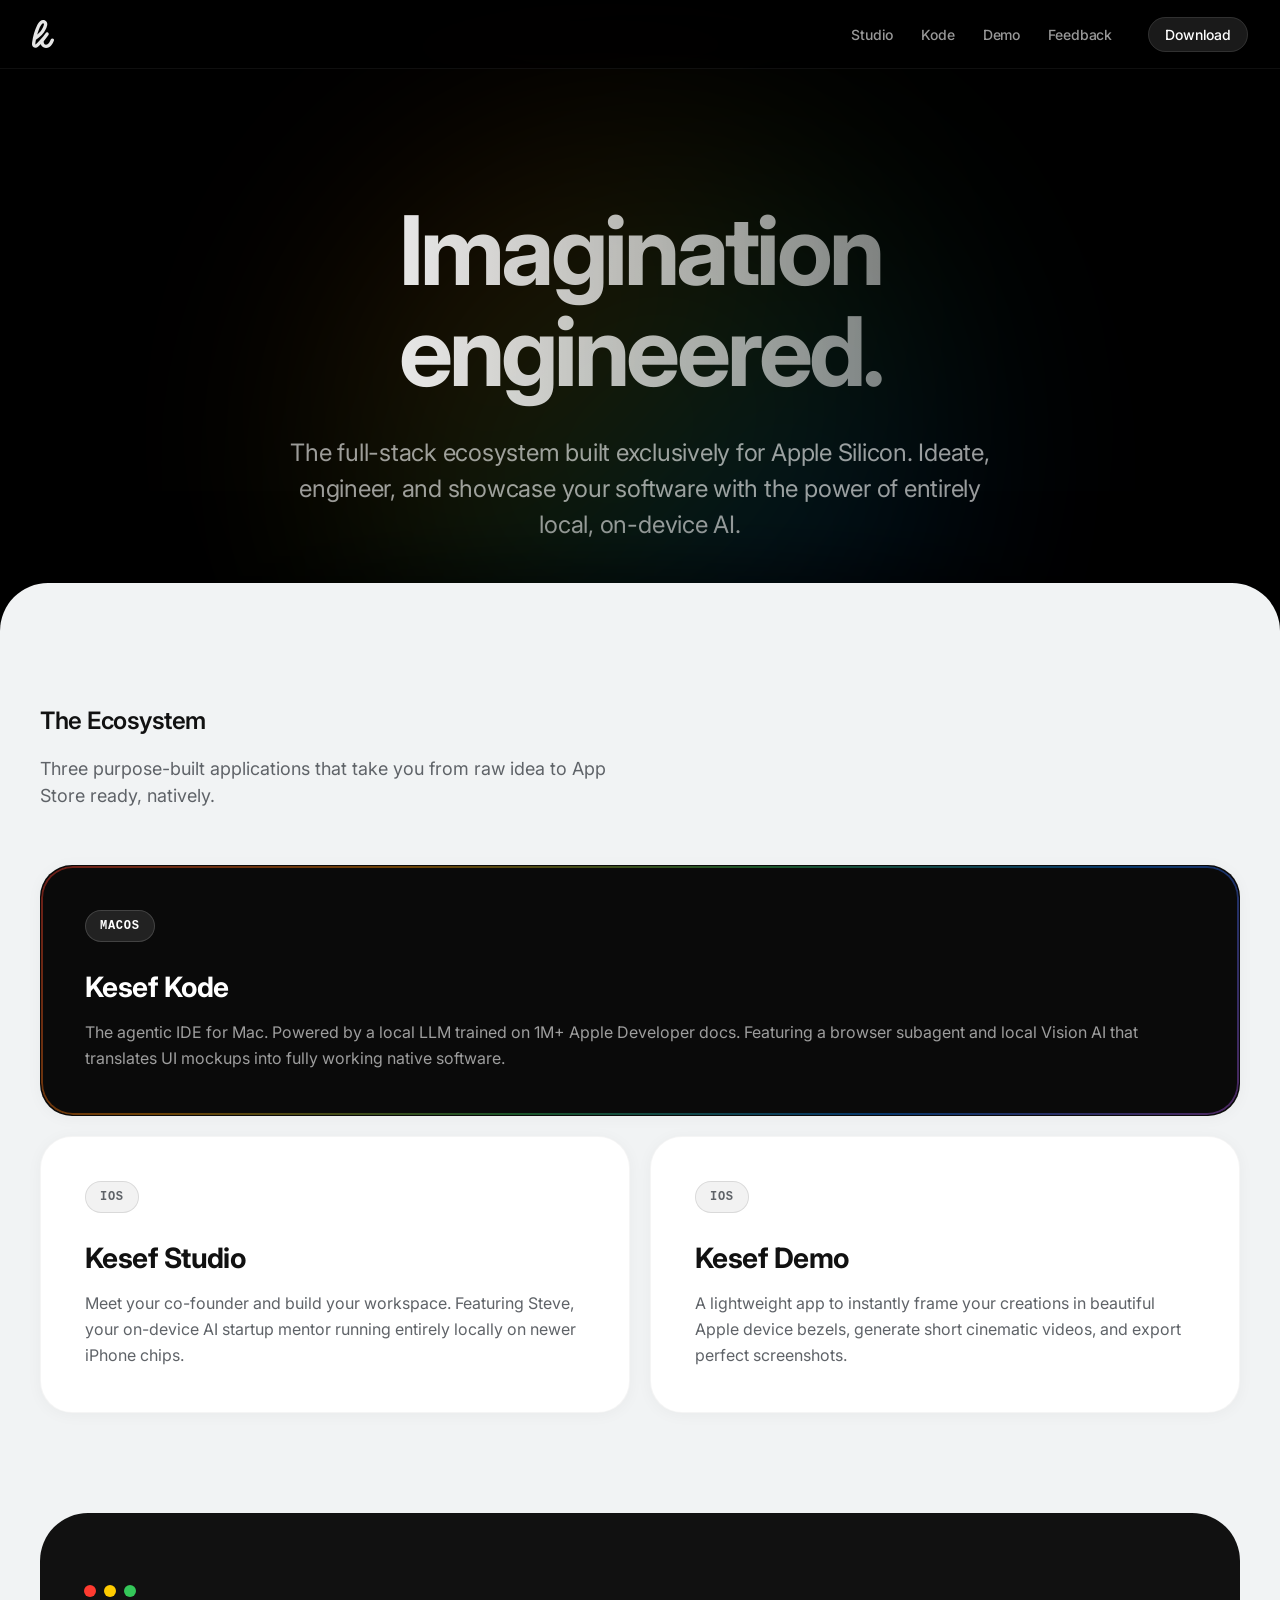
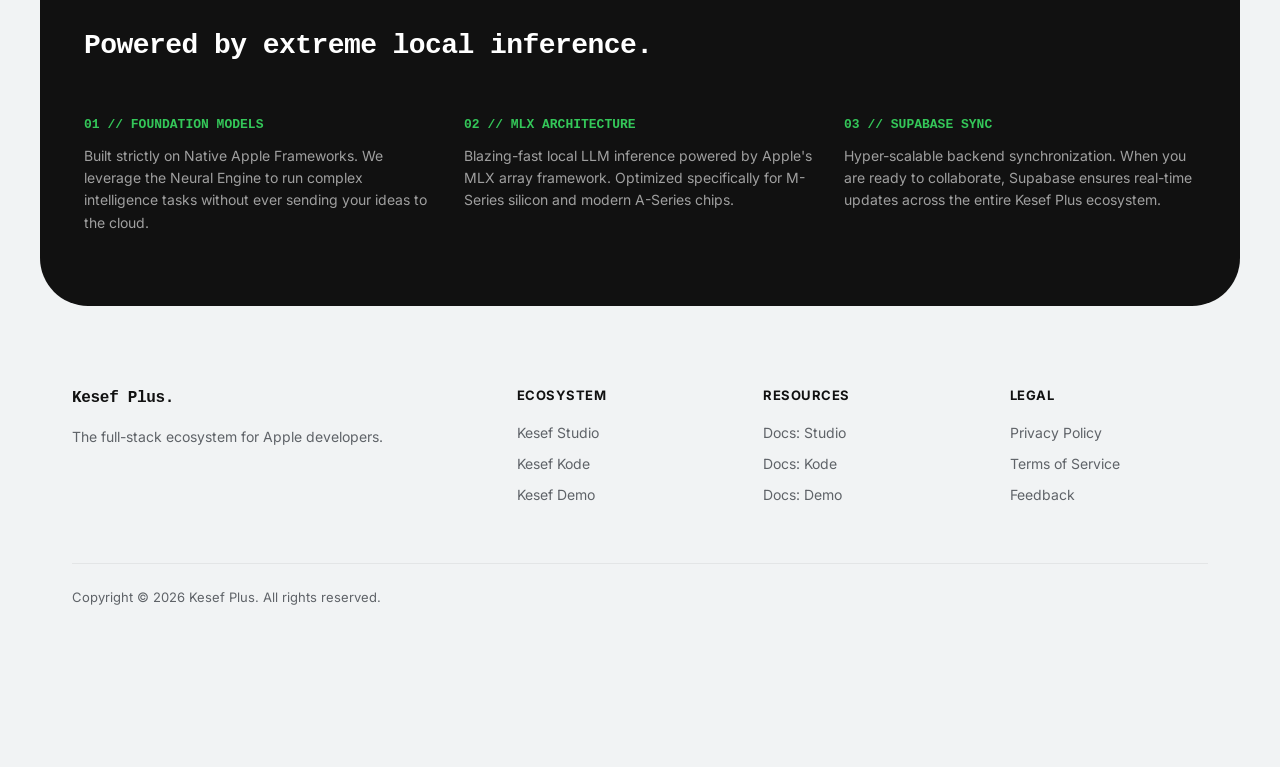
==== commit e2b28e42: "fix: bust ios safari cache by appending ?v=1.1 to css and js assets" ====
--- a/index.html
+++ b/index.html
@@ -12,7 +12,7 @@
   <link href="https://fonts.googleapis.com/css2?family=Inter:wght@400;500;600;700&display=swap" rel="stylesheet" />
   
   <!-- Antigravity Theme Styles -->
-  <link rel="stylesheet" href="antigravity.css" />
+  <link rel="stylesheet" href="antigravity.css?v=1.1" />
 </head>
 
 <body>
@@ -130,6 +130,6 @@
     </div>
   </main>
 
-  <script src="antigravity-app.js" defer></script>
+  <script src="antigravity-app.js?v=1.1" defer></script>
 </body>
 </html>
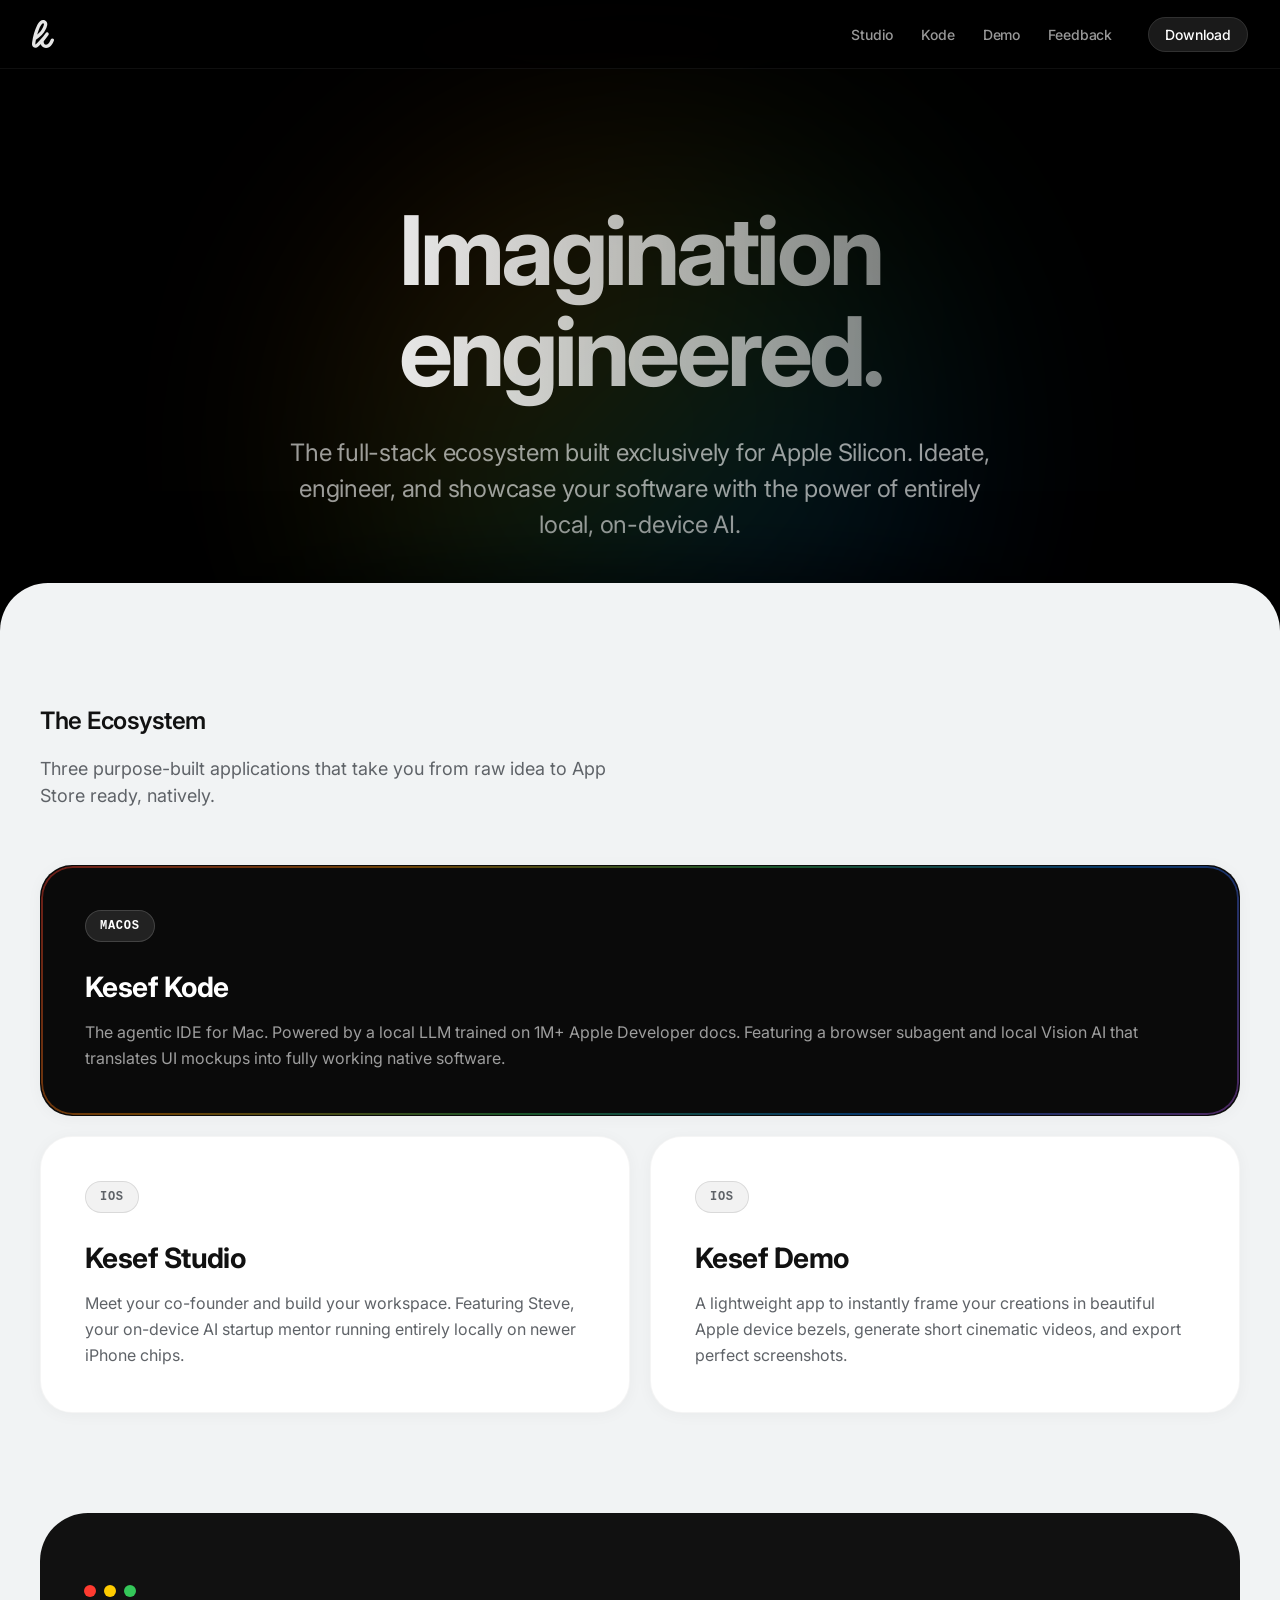
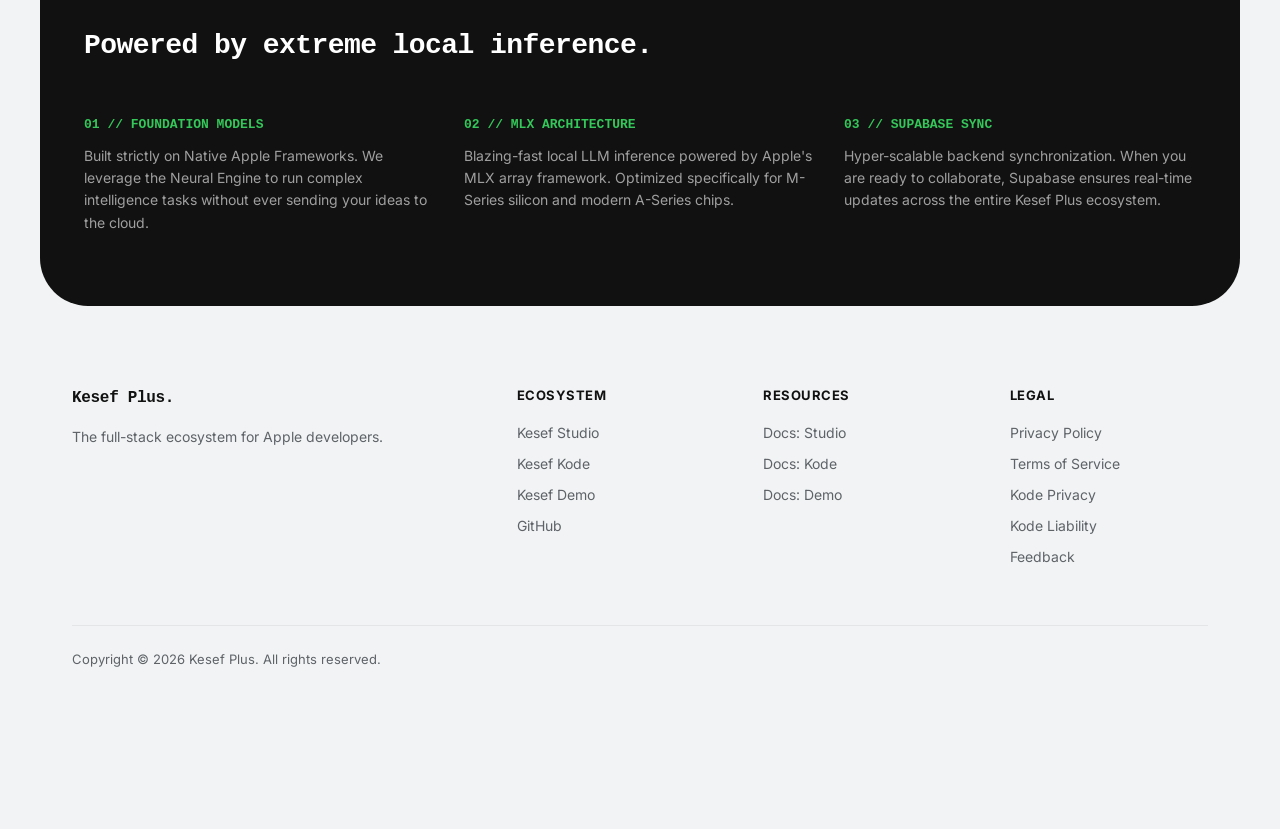
==== commit daec5601: "v1.1.0: Add Kode Privacy & Liability pages, update download links - kode-privacy.html: Zero-Telemetr" ====
--- a/index.html
+++ b/index.html
@@ -119,9 +119,9 @@
                 <h5 style="text-transform:none; letter-spacing:-0.02em; font-size:16px; font-family:var(--font-mono);">Kesef Plus.</h5>
                 <p>The full-stack ecosystem for Apple developers.</p>
               </div>
-              <div class="ag-footer-col"><h5>Ecosystem</h5><a href="studio.html">Kesef Studio</a><a href="kode.html">Kesef Kode</a><a href="demo.html">Kesef Demo</a></div>
+              <div class="ag-footer-col"><h5>Ecosystem</h5><a href="studio.html">Kesef Studio</a><a href="kode.html">Kesef Kode</a><a href="demo.html">Kesef Demo</a><a href="https://github.com/ilan-uzan/kesef-kode" target="_blank" rel="noopener">GitHub</a></div>
               <div class="ag-footer-col"><h5>Resources</h5><a href="docs-studio.html">Docs: Studio</a><a href="docs-kode.html">Docs: Kode</a><a href="docs-demo.html">Docs: Demo</a></div>
-              <div class="ag-footer-col"><h5>Legal</h5><a href="privacy-policy.html">Privacy Policy</a><a href="terms-of-service.html">Terms of Service</a><a href="feedback.html">Feedback</a></div>
+              <div class="ag-footer-col"><h5>Legal</h5><a href="privacy-policy.html">Privacy Policy</a><a href="terms-of-service.html">Terms of Service</a><a href="kode-privacy.html">Kode Privacy</a><a href="kode-liability.html">Kode Liability</a><a href="feedback.html">Feedback</a></div>
             </div>
             <div class="ag-footer-bottom">Copyright © 2026 Kesef Plus. All rights reserved.</div>
           </footer>
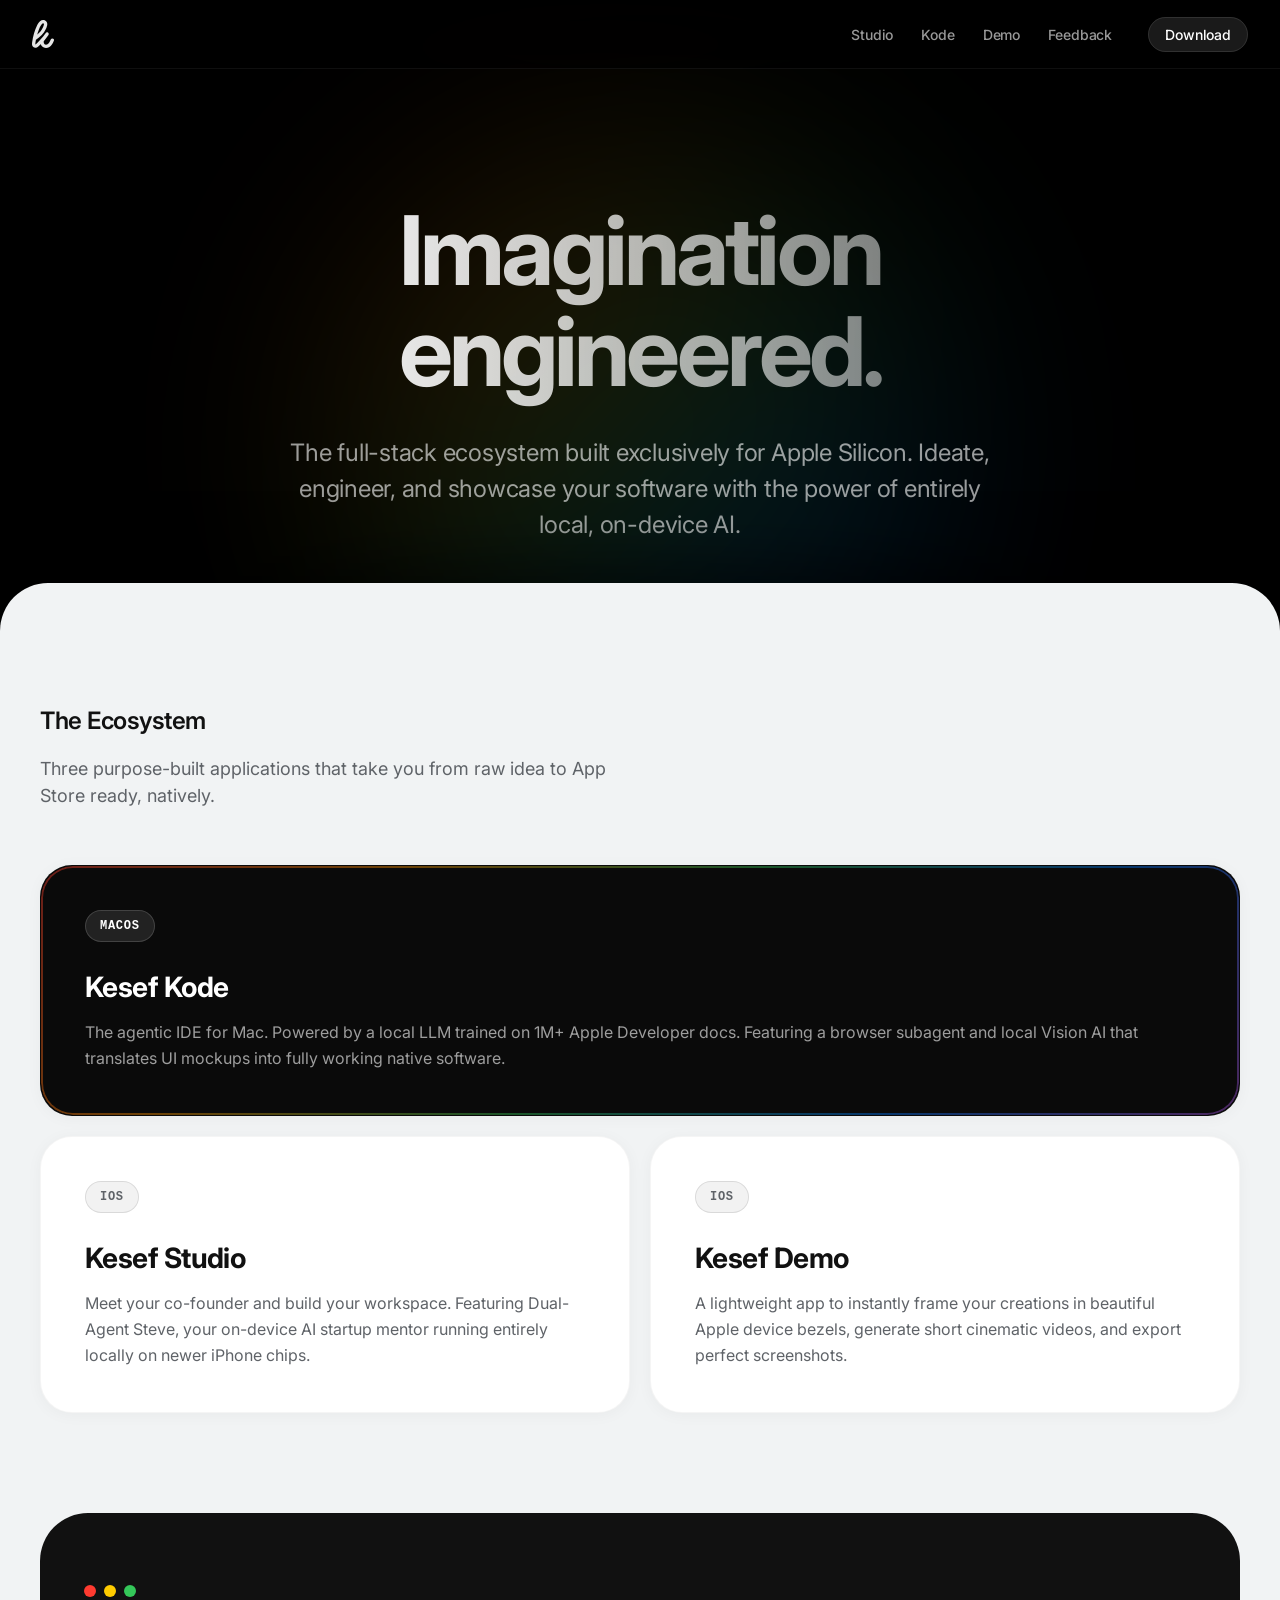
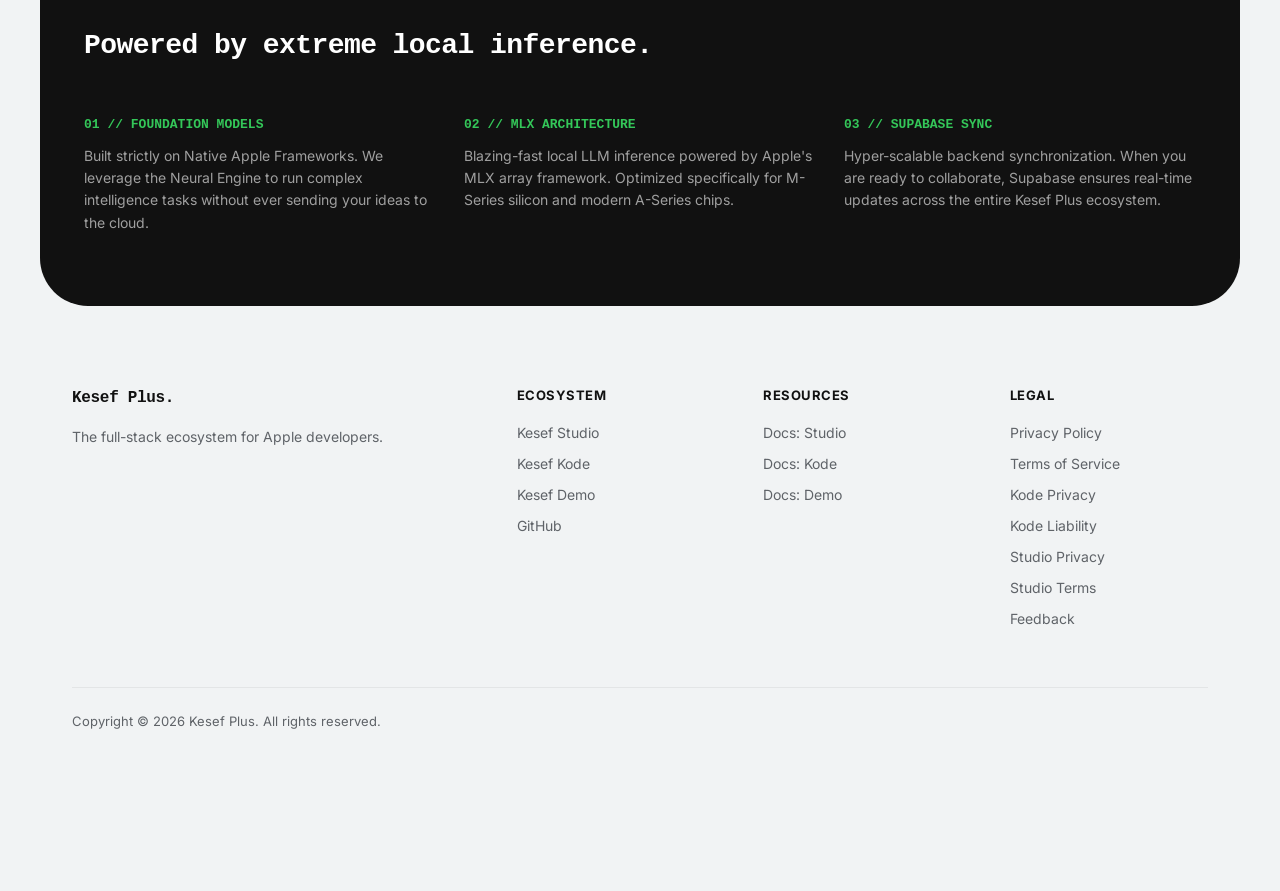
==== commit 08db3be8: "Publish Kesef Studio legal routes and update global footers for v1.1.0 release" ====
--- a/index.html
+++ b/index.html
@@ -73,7 +73,7 @@
             <a href="studio.html" style="text-decoration: none; color: inherit;" class="ag-bento-card ag-bento-half reveal">
               <div class="ag-badge ag-badge-dark" style="width: fit-content; margin-bottom: 24px;">iOS</div>
               <h3 class="ag-card-title">Kesef Studio</h3>
-              <p class="ag-card-desc">Meet your co-founder and build your workspace. Featuring Steve, your on-device AI startup mentor running entirely locally on newer iPhone chips.</p>
+              <p class="ag-card-desc">Meet your co-founder and build your workspace. Featuring Dual-Agent Steve, your on-device AI startup mentor running entirely locally on newer iPhone chips.</p>
             </a>
 
             <!-- KESEF DEMO -->
@@ -121,7 +121,7 @@
               </div>
               <div class="ag-footer-col"><h5>Ecosystem</h5><a href="studio.html">Kesef Studio</a><a href="kode.html">Kesef Kode</a><a href="demo.html">Kesef Demo</a><a href="https://github.com/ilan-uzan/kesef-kode" target="_blank" rel="noopener">GitHub</a></div>
               <div class="ag-footer-col"><h5>Resources</h5><a href="docs-studio.html">Docs: Studio</a><a href="docs-kode.html">Docs: Kode</a><a href="docs-demo.html">Docs: Demo</a></div>
-              <div class="ag-footer-col"><h5>Legal</h5><a href="privacy-policy.html">Privacy Policy</a><a href="terms-of-service.html">Terms of Service</a><a href="kode-privacy.html">Kode Privacy</a><a href="kode-liability.html">Kode Liability</a><a href="feedback.html">Feedback</a></div>
+              <div class="ag-footer-col"><h5>Legal</h5><a href="privacy-policy.html">Privacy Policy</a><a href="terms-of-service.html">Terms of Service</a><a href="kode-privacy.html">Kode Privacy</a><a href="kode-liability.html">Kode Liability</a><a href="kesef-studio/privacy/">Studio Privacy</a><a href="kesef-studio/terms/">Studio Terms</a><a href="feedback.html">Feedback</a></div>
             </div>
             <div class="ag-footer-bottom">Copyright © 2026 Kesef Plus. All rights reserved.</div>
           </footer>
